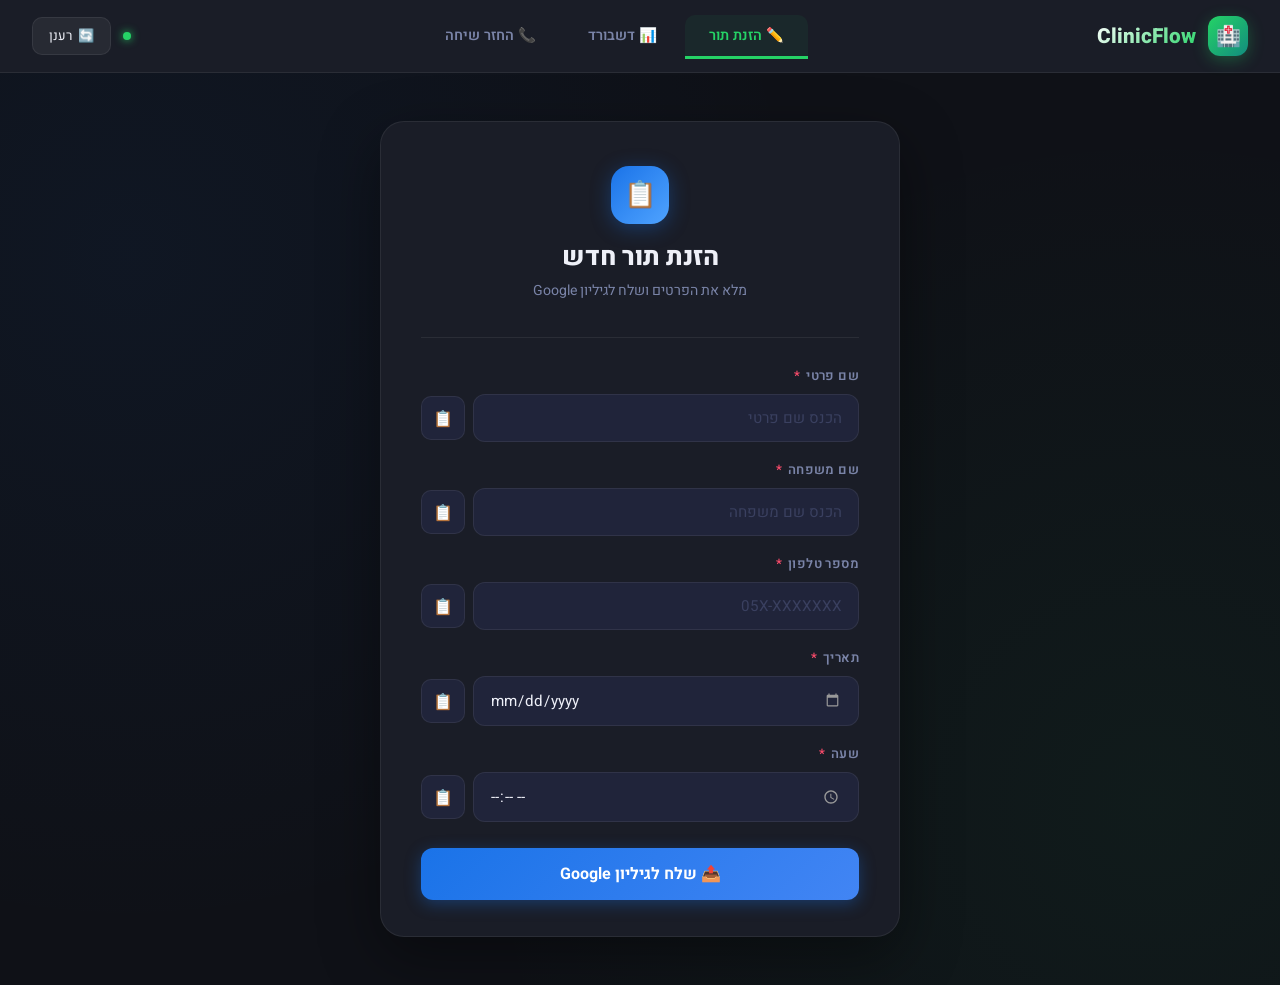
==== private/d58feabe393e753726f542565ba76f9e6eb6b6ac49a5ca054e77da98424e3756/index.html @ 3c698b58 "add security" ====
<!DOCTYPE html>
<html lang="he" dir="rtl">
<head>
  <meta charset="UTF-8">
  <meta name="viewport" content="width=device-width, initial-scale=1.0">
  <title>ClinicFlow</title>
  <link href="https://fonts.googleapis.com/css2?family=Heebo:wght@300;400;500;600;700;800&display=swap" rel="stylesheet">
  <link rel="stylesheet" href="style.css">
</head>
<body>

<!-- ══ HEADER ══ -->
<div class="header">
  <div class="logo">
    <div class="logo-icon">🏥</div>
    <span class="logo-text">ClinicFlow</span>
  </div>

  <div class="tabs">
    <button class="tab active" onclick="switchTab('form')" id="tab-form">✏️ הזנת תור</button>
    <button class="tab" onclick="switchTab('dashboard')" id="tab-dashboard">📊 דשבורד</button>
    <button class="tab" onclick="switchTab('return')" id="tab-return">📞 החזר שיחה</button>
  </div>

  <div class="header-right">
    <div class="status-dot"></div>
    <button class="refresh-btn" onclick="loadData()" id="refreshBtn">
      <span class="ri">🔄</span> רענן
    </button>
  </div>
</div>

<!-- ══ TAB 1 — FORM ══ -->
<div class="page active" id="page-form">
  <div class="form-wrapper">
    <div class="form-card">
      <div class="form-header">
        <div class="form-icon">📋</div>
        <h1>הזנת תור חדש</h1>
        <p>מלא את הפרטים ושלח לגיליון Google</p>
      </div>
      <div class="form-divider"></div>

      <div class="field-group">
        <label class="field-label">שם פרטי <span class="req">*</span></label>
        <div class="input-row">
          <input type="text" id="name" class="form-input" placeholder="הכנס שם פרטי">
          <button class="copy-btn" onclick="copyField('name')">📋<span class="tooltip">הועתק!</span></button>
        </div>
      </div>

      <div class="field-group">
        <label class="field-label">שם משפחה <span class="req">*</span></label>
        <div class="input-row">
          <input type="text" id="surname" class="form-input" placeholder="הכנס שם משפחה">
          <button class="copy-btn" onclick="copyField('surname')">📋<span class="tooltip">הועתק!</span></button>
        </div>
      </div>

      <div class="field-group">
        <label class="field-label">מספר טלפון <span class="req">*</span></label>
        <div class="input-row">
          <input type="tel" id="phone" class="form-input" placeholder="05X-XXXXXXX" maxlength="15" dir="ltr" style="text-align:right;">
          <button class="copy-btn" onclick="copyField('phone')">📋<span class="tooltip">הועתק!</span></button>
        </div>
      </div>

      <div class="field-group">
        <label class="field-label">תאריך <span class="req">*</span></label>
        <div class="input-row">
          <input type="date" id="date" class="form-input">
          <button class="copy-btn" onclick="copyField('date')">📋<span class="tooltip">הועתק!</span></button>
        </div>
      </div>

      <div class="field-group">
        <label class="field-label">שעה <span class="req">*</span></label>
        <div class="input-row">
          <input type="time" id="time" class="form-input">
          <button class="copy-btn" onclick="copyField('time')">📋<span class="tooltip">הועתק!</span></button>
        </div>
      </div>

      <button class="submit-btn" id="submitBtn" onclick="submitForm()">📤 שלח לגיליון Google</button>
      <div id="formMessage"></div>
    </div>
  </div>
</div>

<!-- ══ TAB 2 — DASHBOARD ══ -->
<div class="page" id="page-dashboard">

  <div class="stats-bar">
    <div class="stat-card">
      <div class="stat-icon green">👥</div>
      <div>
        <div class="stat-num" id="statTotal">—</div>
        <div class="stat-label">סך מטופלים</div>
      </div>
    </div>
    <div class="stat-card">
      <div class="stat-icon blue">📅</div>
      <div>
        <div class="stat-num" id="statDates">—</div>
        <div class="stat-label">תאריכים פעילים</div>
      </div>
    </div>
    <div class="stat-card">
      <div class="stat-icon orange">💬</div>
      <div>
        <div class="stat-num" id="statMsg">—</div>
        <div class="stat-label">הודעות מוכנות</div>
      </div>
    </div>
  </div>

  <div class="toolbar">
    <input class="search-box" type="text" id="searchInput" placeholder="🔍  חפש לפי שם, טלפון או תאריך..." oninput="filterCards()">
    <button class="sort-btn" id="sortBtn" onclick="toggleSort()">⏰ מיין לפי שעה</button>
  </div>

  <div class="error-banner" id="errorBanner"></div>

  <div class="grid" id="grid">
    <div class="state-box">
      <div class="spinner"></div>
      <h3>טוען נתונים...</h3>
    </div>
  </div>

</div>

<!-- ══ TAB 3 — RETURN CALL ══ -->
<div class="page" id="page-return">

  <div class="stats-bar">
    <div class="stat-card">
      <div class="stat-icon green">📞</div>
      <div>
        <div class="stat-num" id="returnTotal">—</div>
        <div class="stat-label">שיחות להחזרה</div>
      </div>
    </div>
    <div class="stat-card">
      <div class="stat-icon orange">💬</div>
      <div>
        <div class="stat-num" id="returnSent">0</div>
        <div class="stat-label">הודעות נשלחו היום</div>
      </div>
    </div>
  </div>

  <div class="toolbar">
    <input class="search-box" type="text" id="returnSearch" placeholder="🔍  חפש לפי מספר טלפון..." oninput="filterReturn()">
    <button class="refresh-btn" style="padding:11px 16px;" onclick="loadReturnData()">🔄 רענן</button>
  </div>

  <div class="error-banner" id="returnErrorBanner"></div>

  <div class="grid" id="returnGrid">
    <div class="state-box">
      <div class="spinner"></div>
      <h3>טוען נתונים...</h3>
    </div>
  </div>

</div>


<script src="script.js"></script>
</body>
</html>
---- private/d58feabe393e753726f542565ba76f9e6eb6b6ac49a5ca054e77da98424e3756/style.css ----
:root {
  --bg: #0f1117;
  --surface: #1a1d27;
  --card: #20243a;
  --border: rgba(255,255,255,0.07);
  --primary: #25d366;
  --primary-dark: #1aab52;
  --blue: #1a73e8;
  --text: #eef0f8;
  --muted: #7a84a8;
  --danger: #ff4d6d;
  --radius: 16px;
}

* { box-sizing: border-box; margin: 0; padding: 0; }

body {
  font-family: 'Heebo', sans-serif;
  background: var(--bg);
  color: var(--text);
  min-height: 100vh;
  direction: rtl;
}

/* ══════════════════════════════
   HEADER
══════════════════════════════ */
.header {
  background: var(--surface);
  border-bottom: 1px solid var(--border);
  padding: 0 32px;
  display: flex;
  align-items: center;
  justify-content: space-between;
  position: sticky;
  top: 0;
  z-index: 100;
}

.logo {
  display: flex;
  align-items: center;
  gap: 12px;
  padding: 16px 0;
}

.logo-icon {
  width: 40px; height: 40px;
  background: linear-gradient(135deg, var(--primary), #128c7e);
  border-radius: 12px;
  display: flex; align-items: center; justify-content: center;
  font-size: 20px;
  box-shadow: 0 4px 16px rgba(37,211,102,0.3);
}

.logo-text {
  font-size: 1.3rem; font-weight: 800;
  background: linear-gradient(135deg, #fff, var(--primary));
  -webkit-background-clip: text;
  -webkit-text-fill-color: transparent;
}

.tabs { display: flex; gap: 4px; }

.tab {
  padding: 10px 24px;
  border-radius: 10px 10px 0 0;
  cursor: pointer;
  font-size: 0.9rem; font-weight: 600;
  color: var(--muted);
  border: none;
  background: transparent;
  font-family: 'Heebo', sans-serif;
  transition: all 0.2s;
  display: flex; align-items: center; gap: 7px;
  border-bottom: 3px solid transparent;
  margin-bottom: -1px;
}

.tab:hover { color: var(--text); }

.tab.active {
  color: var(--primary);
  border-bottom-color: var(--primary);
  background: rgba(37,211,102,0.06);
}

.header-right { display: flex; align-items: center; gap: 12px; }

.status-dot {
  width: 8px; height: 8px;
  border-radius: 50%;
  background: var(--primary);
  box-shadow: 0 0 8px var(--primary);
  animation: pulse 2s infinite;
}

@keyframes pulse { 0%,100%{opacity:1} 50%{opacity:.4} }

.refresh-btn {
  background: rgba(255,255,255,0.06);
  border: 1px solid var(--border);
  color: var(--text);
  padding: 8px 16px;
  border-radius: 10px;
  font-family: 'Heebo', sans-serif;
  font-size: 0.82rem;
  cursor: pointer;
  transition: all 0.2s;
  display: flex; align-items: center; gap: 6px;
}

.refresh-btn:hover { background: rgba(255,255,255,0.12); }
.refresh-btn.spinning .ri { animation: spin 0.8s linear infinite; display: inline-block; }

@keyframes spin { to { transform: rotate(360deg); } }

/* ══════════════════════════════
   PAGE SECTIONS
══════════════════════════════ */
.page { display: none; }
.page.active { display: block; }

/* ══════════════════════════════
   FORM PAGE
══════════════════════════════ */
.form-wrapper {
  display: flex;
  align-items: center;
  justify-content: center;
  padding: 48px 16px;
  min-height: calc(100vh - 61px);
  background-image:
    radial-gradient(circle at 10% 20%, rgba(26,115,232,0.06) 0%, transparent 50%),
    radial-gradient(circle at 90% 80%, rgba(37,211,102,0.05) 0%, transparent 50%);
}

.form-card {
  background: var(--surface);
  border: 1px solid var(--border);
  border-radius: 24px;
  padding: 44px 40px 36px;
  width: 100%; max-width: 520px;
  box-shadow: 0 20px 60px rgba(0,0,0,0.4);
}

.form-header { text-align: center; margin-bottom: 36px; }

.form-icon {
  width: 58px; height: 58px;
  background: linear-gradient(135deg, var(--blue), #4fa3ff);
  border-radius: 18px;
  display: inline-flex; align-items: center; justify-content: center;
  font-size: 26px; margin-bottom: 14px;
  box-shadow: 0 4px 20px rgba(26,115,232,0.35);
}

.form-header h1 { font-size: 1.6rem; font-weight: 800; margin-bottom: 4px; }
.form-header p  { font-size: 0.88rem; color: var(--muted); }
.form-divider   { height: 1px; background: var(--border); margin: 0 0 28px; }
.field-group    { margin-bottom: 18px; }

.field-label {
  display: block;
  font-size: 0.82rem; font-weight: 600;
  color: var(--muted);
  margin-bottom: 8px;
  letter-spacing: 0.4px;
}

.field-label .req { color: var(--danger); margin-right: 2px; }

.input-row { display: flex; align-items: center; gap: 8px; }

.form-input {
  flex: 1;
  padding: 12px 16px;
  background: var(--card);
  border: 1.5px solid var(--border);
  border-radius: 12px;
  color: var(--text);
  font-family: 'Heebo', sans-serif;
  font-size: 0.95rem;
  outline: none; direction: rtl;
  transition: border-color 0.2s, box-shadow 0.2s;
}

.form-input:focus {
  border-color: var(--blue);
  box-shadow: 0 0 0 3px rgba(26,115,232,0.15);
}

.form-input::placeholder { color: #3a4060; }

input[type="date"]::-webkit-calendar-picker-indicator,
input[type="time"]::-webkit-calendar-picker-indicator {
  filter: invert(0.6); cursor: pointer;
}

.copy-btn {
  flex-shrink: 0;
  background: var(--card);
  border: 1.5px solid var(--border);
  color: var(--muted);
  border-radius: 10px;
  width: 44px; height: 44px;
  font-size: 1rem; cursor: pointer;
  transition: all 0.18s;
  display: flex; align-items: center; justify-content: center;
  position: relative;
}

.copy-btn:hover { border-color: var(--blue); color: var(--blue); }

.copy-btn.copied {
  background: var(--primary);
  border-color: var(--primary);
  color: #fff;
}

.copy-btn .tooltip {
  position: absolute;
  top: -32px; left: 50%;
  transform: translateX(-50%);
  background: #1e2a3a; color: #fff;
  font-size: 0.7rem; padding: 3px 9px;
  border-radius: 6px; white-space: nowrap;
  opacity: 0; pointer-events: none;
  transition: opacity 0.2s;
}

.copy-btn.copied .tooltip { opacity: 1; }

.submit-btn {
  width: 100%; padding: 14px;
  background: linear-gradient(135deg, var(--blue), #4285f4);
  color: #fff; border: none;
  border-radius: 12px;
  font-family: 'Heebo', sans-serif;
  font-size: 1rem; font-weight: 700;
  cursor: pointer; margin-top: 8px;
  transition: all 0.2s;
  box-shadow: 0 4px 16px rgba(26,115,232,0.35);
}

.submit-btn:hover:not(:disabled) {
  transform: translateY(-2px);
  box-shadow: 0 6px 22px rgba(26,115,232,0.5);
}

.submit-btn:disabled { opacity: 0.6; cursor: not-allowed; }

#formMessage {
  margin-top: 14px; text-align: center;
  font-size: 0.88rem; font-weight: 600;
  padding: 10px 16px; border-radius: 10px;
  display: none;
}

#formMessage.success { background: rgba(37,211,102,0.12); color: var(--primary); display: block; }
#formMessage.error   { background: rgba(255,77,109,0.12);  color: var(--danger);  display: block; }

/* ══════════════════════════════
   DASHBOARD PAGE
══════════════════════════════ */
.stats-bar {
  display: flex; gap: 16px;
  padding: 28px 32px 0;
}

.stat-card {
  background: var(--surface);
  border: 1px solid var(--border);
  border-radius: var(--radius);
  padding: 18px 22px; flex: 1;
  display: flex; align-items: center; gap: 14px;
}

.stat-icon {
  width: 44px; height: 44px;
  border-radius: 12px;
  display: flex; align-items: center; justify-content: center;
  font-size: 20px; flex-shrink: 0;
}

.stat-icon.green  { background: rgba(37,211,102,0.15); }
.stat-icon.blue   { background: rgba(26,115,232,0.15); }
.stat-icon.orange { background: rgba(255,160,50,0.15); }

.stat-num   { font-size: 1.8rem; font-weight: 800; line-height: 1; }
.stat-label { font-size: 0.76rem; color: var(--muted); margin-top: 3px; }

.toolbar {
  padding: 18px 32px 0;
  display: flex; gap: 10px; align-items: center;
}

.search-box {
  flex: 1;
  background: var(--surface);
  border: 1px solid var(--border);
  border-radius: 12px;
  padding: 11px 16px;
  color: var(--text);
  font-family: 'Heebo', sans-serif;
  font-size: 0.9rem; outline: none;
  transition: border-color 0.2s;
}

.search-box:focus { border-color: var(--primary); }
.search-box::placeholder { color: var(--muted); }

.sort-btn {
  background: var(--surface);
  border: 1px solid var(--border);
  color: var(--muted);
  padding: 11px 16px; border-radius: 12px;
  font-family: 'Heebo', sans-serif;
  font-size: 0.85rem; cursor: pointer;
  transition: all 0.2s; white-space: nowrap;
}

.sort-btn:hover, .sort-btn.active {
  border-color: var(--primary);
  color: var(--primary);
}

.grid {
  display: grid;
  grid-template-columns: repeat(auto-fill, minmax(340px, 1fr));
  gap: 18px;
  padding: 22px 32px 48px;
}

.patient-card {
  background: var(--card);
  border: 1px solid var(--border);
  border-radius: 20px; overflow: hidden;
  transition: transform 0.2s, box-shadow 0.2s, border-color 0.2s;
  animation: fadeUp 0.35s ease both;
}

.patient-card:hover {
  transform: translateY(-3px);
  box-shadow: 0 12px 36px rgba(0,0,0,0.4);
  border-color: rgba(37,211,102,0.2);
}

@keyframes fadeUp {
  from { opacity:0; transform:translateY(14px); }
  to   { opacity:1; transform:translateY(0); }
}

.card-top {
  padding: 18px 18px 14px;
  display: flex; align-items: center; justify-content: space-between;
  border-bottom: 1px solid var(--border);
}

.patient-info { display: flex; align-items: center; gap: 12px; }

.avatar {
  width: 44px; height: 44px;
  border-radius: 13px;
  background: linear-gradient(135deg, var(--blue), #4fa3ff);
  display: flex; align-items: center; justify-content: center;
  font-size: 1rem; font-weight: 700; color: #fff; flex-shrink: 0;
}

.patient-name  { font-size: 1rem; font-weight: 700; }
.patient-phone { font-size: 0.78rem; color: var(--muted); direction: ltr; text-align: right; margin-top: 2px; }

.time-badge {
  background: rgba(37,211,102,0.12);
  border: 1px solid rgba(37,211,102,0.25);
  color: var(--primary);
  padding: 5px 13px; border-radius: 30px;
  font-size: 0.82rem; font-weight: 600;
  white-space: nowrap;
}

.card-meta {
  padding: 10px 18px;
  display: flex; gap: 16px;
  border-bottom: 1px solid var(--border);
}

.meta-item { display: flex; align-items: center; gap: 5px; font-size: 0.8rem; color: var(--muted); }

.card-actions { padding: 12px 18px 16px; display: flex; gap: 10px; }

.wa-btn {
  flex: 1;
  display: flex; align-items: center; justify-content: center; gap: 7px;
  padding: 10px 8px; border-radius: 11px;
  font-family: 'Heebo', sans-serif;
  font-size: 0.83rem; font-weight: 600;
  cursor: pointer; text-decoration: none;
  transition: all 0.2s; border: none;
}

.wa-btn-1 {
  background: var(--primary); color: #fff;
  box-shadow: 0 4px 14px rgba(37,211,102,0.3);
}
.wa-btn-1:hover { background: var(--primary-dark); transform: translateY(-1px); }

.wa-btn-2 {
  background: rgba(37,211,102,0.1);
  border: 1px solid rgba(37,211,102,0.25);
  color: var(--primary);
}
.wa-btn-2:hover { background: rgba(37,211,102,0.2); transform: translateY(-1px); }

.wa-icon { width: 16px; height: 16px; fill: currentColor; flex-shrink: 0; }

.state-box {
  grid-column: 1 / -1;
  text-align: center; padding: 80px 20px;
  color: var(--muted);
}

.state-box .big-icon { font-size: 52px; margin-bottom: 14px; }
.state-box h3 { font-size: 1.1rem; font-weight: 600; color: var(--text); margin-bottom: 6px; }

.spinner {
  width: 40px; height: 40px;
  border: 3px solid var(--border);
  border-top-color: var(--primary);
  border-radius: 50%;
  animation: spin 0.8s linear infinite;
  margin: 0 auto 14px;
}

.error-banner {
  margin: 20px 32px 0;
  background: rgba(255,77,109,0.1);
  border: 1px solid rgba(255,77,109,0.3);
  border-radius: 12px; padding: 12px 18px;
  color: var(--danger); font-size: 0.88rem;
  display: none;
}

@media (max-width: 640px) {
  .header { padding: 0 16px; }
  .tab { padding: 10px 14px; font-size: 0.82rem; }
  .form-card { padding: 28px 18px 24px; }
  .stats-bar { flex-direction: column; padding: 16px; }
  .grid { grid-template-columns: 1fr; padding: 16px; }
  .toolbar { padding: 12px 16px 0; }
}

/* ══════════════════════════════
   RETURN CALL PAGE
══════════════════════════════ */
.msg-preview-label {
  font-size: 0.8rem;
  font-weight: 600;
  color: var(--muted);
  margin-bottom: 10px;
}

.msg-preview {
  background: var(--card);
  border: 1px solid var(--border);
  border-radius: 14px;
  padding: 16px 18px;
  font-size: 0.83rem;
  color: var(--muted);
  line-height: 1.7;
  white-space: pre-wrap;
  direction: rtl;
  border-right: 3px solid var(--primary);
}

#returnMessage {
  margin-top: 14px;
  text-align: center;
  font-size: 0.88rem;
  font-weight: 600;
  padding: 10px 16px;
  border-radius: 10px;
  display: none;
}

#returnMessage.success { background: rgba(37,211,102,0.12); color: var(--primary); display: block; }
#returnMessage.error   { background: rgba(255,77,109,0.12);  color: var(--danger);  display: block; }

/* ══════════════════════════════
   DATE GROUP HEADERS
══════════════════════════════ */
.date-group-header {
  grid-column: 1 / -1;
  display: flex;
  align-items: center;
  gap: 14px;
  margin: 8px 0 4px;
}

.date-group-line {
  flex: 1;
  height: 1px;
  background: var(--border);
}

.date-group-label {
  display: flex;
  align-items: center;
  gap: 8px;
  background: var(--surface);
  border: 1px solid var(--border);
  border-radius: 20px;
  padding: 6px 16px;
  font-size: 0.85rem;
  font-weight: 700;
  color: var(--text);
  white-space: nowrap;
}

.date-group-icon { font-size: 14px; }

.date-group-count {
  background: rgba(37,211,102,0.12);
  color: var(--primary);
  border-radius: 20px;
  padding: 2px 10px;
  font-size: 0.75rem;
  font-weight: 600;
}

/* ══════════════════════════════
   DELETE BUTTON
══════════════════════════════ */
.delete-btn {
  background: rgba(255,77,109,0.1);
  border: 1px solid rgba(255,77,109,0.2);
  color: var(--danger);
  border-radius: 8px;
  width: 34px; height: 34px;
  font-size: 0.9rem;
  cursor: pointer;
  display: flex; align-items: center; justify-content: center;
  transition: all 0.2s;
  flex-shrink: 0;
}

.delete-btn:hover {
  background: var(--danger);
  color: #fff;
  border-color: var(--danger);
  transform: scale(1.08);
}
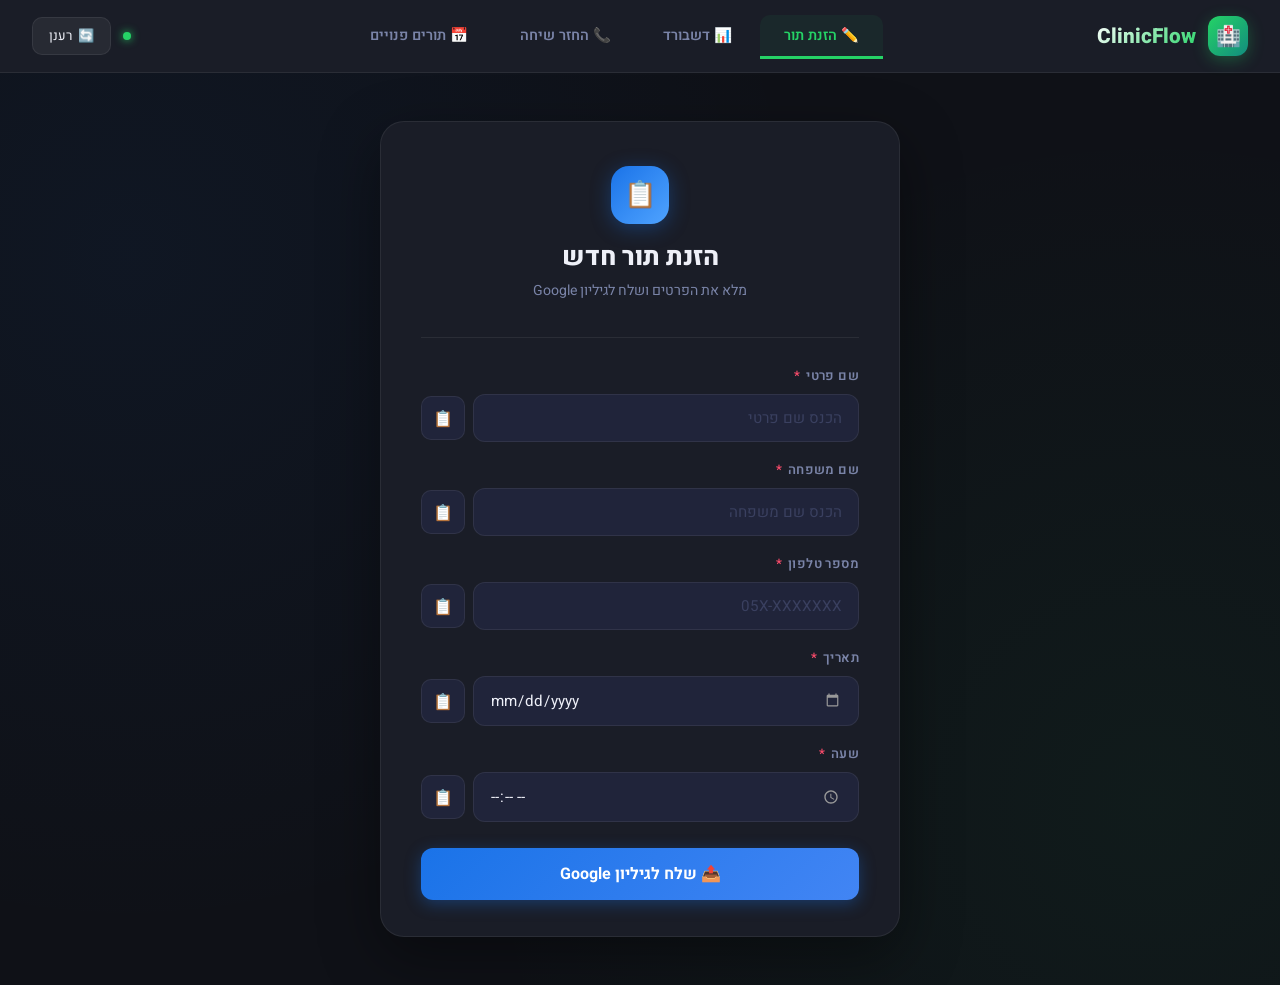
==== commit 1e50c0cb: "Available appointments API" ====
--- a/private/d58feabe393e753726f542565ba76f9e6eb6b6ac49a5ca054e77da98424e3756/index.html
+++ b/private/d58feabe393e753726f542565ba76f9e6eb6b6ac49a5ca054e77da98424e3756/index.html
@@ -20,6 +20,7 @@
     <button class="tab active" onclick="switchTab('form')" id="tab-form">✏️ הזנת תור</button>
     <button class="tab" onclick="switchTab('dashboard')" id="tab-dashboard">📊 דשבורד</button>
     <button class="tab" onclick="switchTab('return')" id="tab-return">📞 החזר שיחה</button>
+    <button class="tab" onclick="switchTab('available')" id="tab-available">📅 תורים פנויים</button>
   </div>
 
   <div class="header-right">
@@ -166,6 +167,49 @@
 
 </div>
 
+<!-- ══ TAB 4 — AVAILABLE APPOINTMENTS ══ -->
+<div class="page" id="page-available">
+
+  <div class="stats-bar">
+    <div class="stat-card">
+      <div class="stat-icon blue">📅</div>
+      <div>
+        <div class="stat-num" id="availTotal">—</div>
+        <div class="stat-label">תאריכים בטבלה</div>
+      </div>
+    </div>
+    <div class="stat-card">
+      <div class="stat-icon green">✅</div>
+      <div>
+        <div class="stat-num" id="availOpen">—</div>
+        <div class="stat-label">עם תורים פנויים</div>
+      </div>
+    </div>
+    <div class="stat-card">
+      <div class="stat-icon orange">🚫</div>
+      <div>
+        <div class="stat-num" id="availFull">—</div>
+        <div class="stat-label">מלאים לגמרי</div>
+      </div>
+    </div>
+  </div>
+
+  <div class="toolbar">
+    <input class="search-box" type="text" id="availSearch" placeholder="🔍  חפש לפי תאריך..." oninput="filterAvailable()">
+    <button class="refresh-btn" style="padding:11px 16px;" onclick="loadAvailableData()">🔄 רענן</button>
+  </div>
+
+  <div class="error-banner" id="availErrorBanner"></div>
+
+  <div class="grid" id="availGrid">
+    <div class="state-box">
+      <div class="spinner"></div>
+      <h3>טוען נתונים...</h3>
+    </div>
+  </div>
+
+</div>
+
 
 <script src="script.js"></script>
 </body>
--- a/private/d58feabe393e753726f542565ba76f9e6eb6b6ac49a5ca054e77da98424e3756/style.css
+++ b/private/d58feabe393e753726f542565ba76f9e6eb6b6ac49a5ca054e77da98424e3756/style.css
@@ -412,6 +412,33 @@
 }
 .wa-btn-2:hover { background: rgba(37,211,102,0.2); transform: translateY(-1px); }
 
+.wa-btn.sent {
+  pointer-events: auto;
+}
+
+.wa-btn-1.sent {
+  background: linear-gradient(135deg, #4a5568, #2d3748);
+  color: #cbd5e0;
+  box-shadow: none;
+  border: 2px solid #48bb78;
+  opacity: 0.92;
+}
+.wa-btn-1.sent:hover {
+  background: linear-gradient(135deg, #5a6578, #3d4758);
+  transform: none;
+}
+
+.wa-btn-2.sent {
+  background: linear-gradient(135deg, var(--blue), #4285f4);
+  border: 2px solid var(--blue);
+  color: #fff;
+  box-shadow: 0 4px 14px rgba(26,115,232,0.35);
+}
+.wa-btn-2.sent:hover {
+  background: linear-gradient(135deg, #1565d8, #3b78e8);
+  transform: none;
+}
+
 .wa-icon { width: 16px; height: 16px; fill: currentColor; flex-shrink: 0; }
 
 .state-box {
@@ -549,4 +576,43 @@
   color: #fff;
   border-color: var(--danger);
   transform: scale(1.08);
+}
+
+.change-datetime-btn {
+  background: rgba(26,115,232,0.12);
+  border: 1px solid rgba(26,115,232,0.25);
+  color: var(--blue);
+  border-radius: 8px;
+  width: 34px; height: 34px;
+  font-size: 0.9rem;
+  cursor: pointer;
+  display: flex; align-items: center; justify-content: center;
+  transition: all 0.2s;
+  flex-shrink: 0;
+}
+
+.change-datetime-btn:hover {
+  background: var(--blue);
+  color: #fff;
+  border-color: var(--blue);
+  transform: scale(1.08);
+}
+
+/* ══════════════════════════════
+   AVAILABLE APPOINTMENTS PAGE
+══════════════════════════════ */
+.avail-card .avail-msg-block {
+  padding: 12px 18px;
+  border-bottom: 1px solid var(--border);
+}
+
+.copy-msg-btn {
+  border: 1px solid rgba(37,211,102,0.25);
+  font-family: 'Heebo', sans-serif;
+}
+
+.copy-msg-btn.copied {
+  background: rgba(37,211,102,0.35);
+  border-color: var(--primary);
+  color: #fff;
 }
